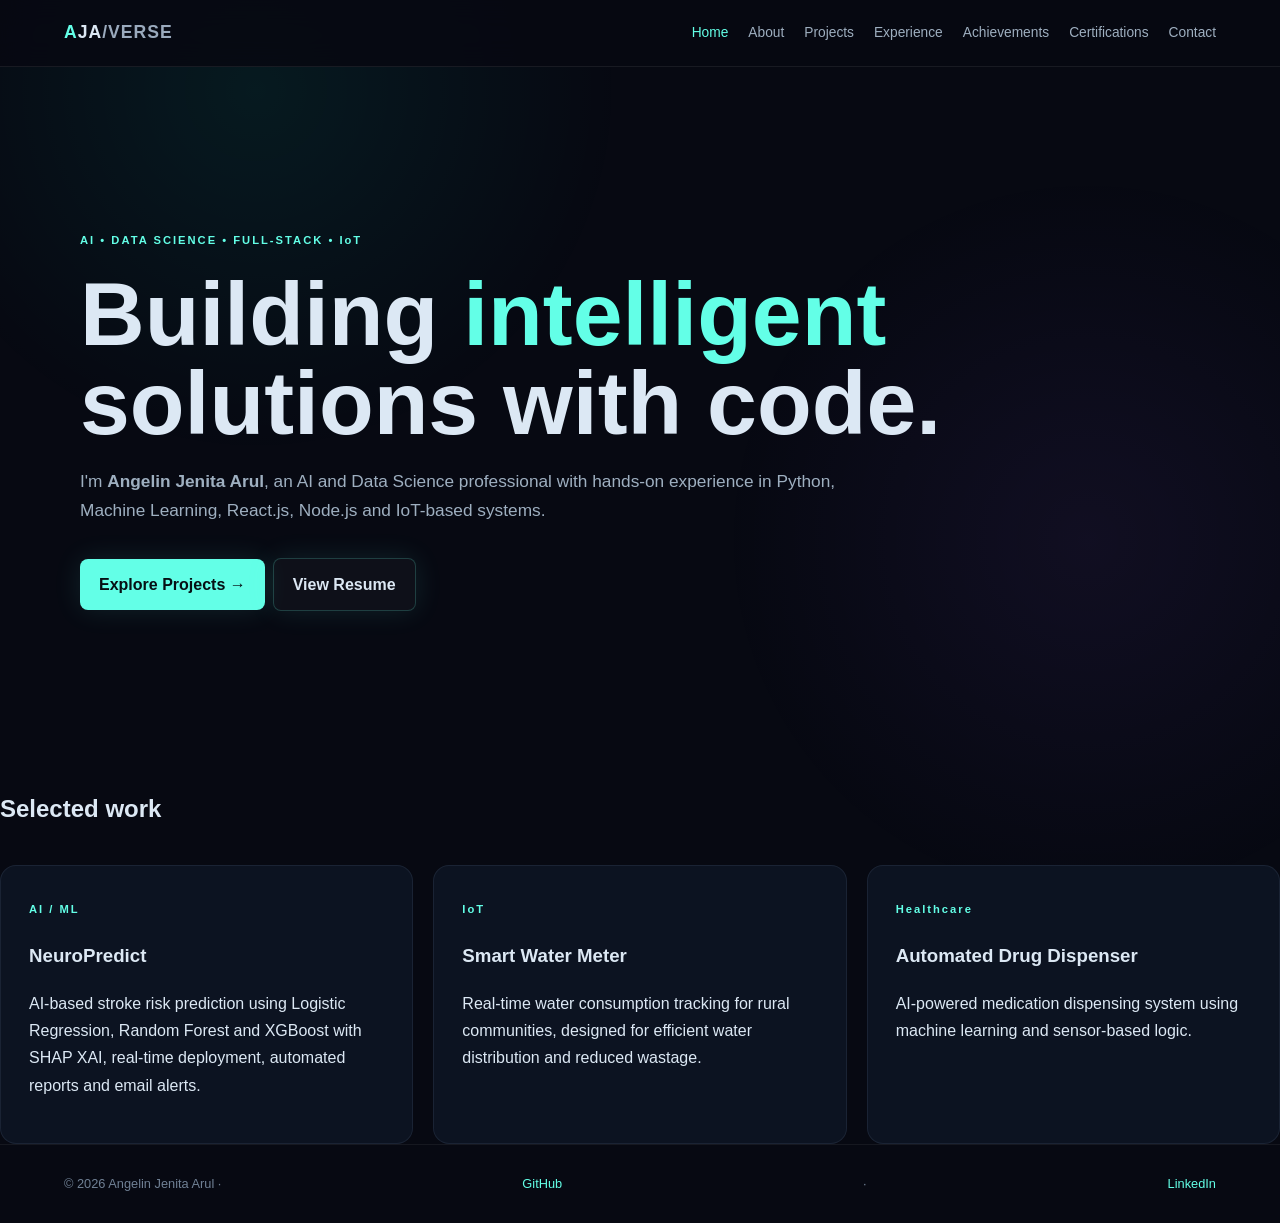
==== index.html @ 3c70f67b "Add files via upload" ====
<!doctype html><html lang="en"><head><meta charset="utf-8"><meta name="viewport" content="width=device-width,initial-scale=1"><title>Angelin Jenita Arul | AI & Data Science</title><link rel="stylesheet" href="style.css"></head><body><header><a class="logo" href="index.html">AJA<span>/VERSE</span></a><button id="menu">☰</button><nav><a href="index.html">Home</a><a href="about.html">About</a><a href="projects.html">Projects</a><a href="experience.html">Experience</a><a href="achievements.html">Achievements</a><a href="certifications.html">Certifications</a><a href="contact.html">Contact</a></nav></header><main><section class="hero"><div><small>AI • DATA SCIENCE • FULL-STACK • IoT</small><h1>Building <b>intelligent</b><br>solutions with code.</h1><p>I'm <strong>Angelin Jenita Arul</strong>, an AI and Data Science professional with hands-on experience in Python, Machine Learning, React.js, Node.js and IoT-based systems.</p><a class="btn" href="projects.html">Explore Projects →</a><a class="btn alt" href="Angelin_Jenita_Arul_Resume.pdf" target="_blank">View Resume</a></div></section><section><h2>Selected work</h2><div class="grid"><article><i>AI / ML</i><h3>NeuroPredict</h3><p>AI-based stroke risk prediction using Logistic Regression, Random Forest and XGBoost with SHAP XAI, real-time deployment, automated reports and email alerts.</p></article><article><i>IoT</i><h3>Smart Water Meter</h3><p>Real-time water consumption tracking for rural communities, designed for efficient water distribution and reduced wastage.</p></article><article><i>Healthcare</i><h3>Automated Drug Dispenser</h3><p>AI-powered medication dispensing system using machine learning and sensor-based logic.</p></article></div></section></main><footer>© 2026 Angelin Jenita Arul · <a href="https://github.com/Ang-jeni">GitHub</a> · <a href="https://www.linkedin.com/in/angelin-jenita-arul">LinkedIn</a></footer><script src="script.js"></script></body></html>
---- style.css ----
*{box-sizing:border-box}html{scroll-behavior:smooth}body{margin:0;background:#070912;color:#dce8f4;font-family:Inter,Arial,sans-serif;line-height:1.7}body:before{content:"";position:fixed;inset:0;pointer-events:none;background:radial-gradient(circle at 20% 10%,#00ffe012,transparent 28%),radial-gradient(circle at 85% 60%,#9b5cff12,transparent 30%);z-index:-1}a{color:inherit}header{position:sticky;top:0;z-index:5;display:flex;align-items:center;justify-content:space-between;padding:18px 5%;background:#070912dd;backdrop-filter:blur(14px);border-bottom:1px solid #ffffff12}.logo{font-weight:800;letter-spacing:1px;text-decoration:none;font-size:1.1rem}.logo:first-letter,b{color:#63ffe7}.logo span{color:#9aaabd}nav{display:flex;gap:20px}nav a{text-decoration:none;color:#9eafc0;font-size:.86rem}nav a:hover{color:#63ffe7}#menu{display:none;background:none;border:0;color:#fff;font-size:1.5rem}.hero,.page{width:min(1120px,90%);margin:auto}.hero{min-height:78vh;display:grid;align-items:center}.hero small,.page small,article i{color:#63ffe7;font-size:.7rem;letter-spacing:2px;font-style:normal;font-weight:700}.hero h1,.page h1{font-family:Arial,sans-serif;font-size:clamp(3rem,7vw,6rem);line-height:1;margin:18px 0}.page{padding:90px 0}.page h1{font-size:clamp(3rem,6vw,5rem)}.hero p,.page>p{max-width:760px;color:#9eafc0;font-size:1.08rem}.btn{display:inline-block;padding:12px 19px;border-radius:8px;text-decoration:none;font-weight:700;background:#63ffe7;color:#061014;margin:15px 8px 0 0;box-shadow:0 0 28px #63ffe71c}.btn.alt{background:#ffffff08;color:#dce8f4;border:1px solid #63ffe733}.grid{display:grid;grid-template-columns:repeat(3,1fr);gap:20px;margin-top:35px}.grid.one{grid-template-columns:1fr}.grid article,.contact{background:#0e1524e8;border:1px solid #7890aa22;border-radius:16px;padding:28px;transition:.25s;text-decoration:none}.grid article:hover,.contact:hover{transform:translateY(-5px);border-color:#63ffe766;box-shadow:0 15px 45px #0005}.grid h2,.grid h3{font-family:Arial,sans-serif}.chips{display:flex;flex-wrap:wrap;gap:8px;margin:25px 0}.chips span{background:#ffffff08;border:1px solid #ffffff10;padding:5px 9px;border-radius:6px;font-size:.75rem;color:#b5c3d0}.contact h2{word-break:break-word}.contact i{display:block}ul{color:#aab9c7}.page>h2{margin-top:60px}footer{padding:28px 5%;border-top:1px solid #ffffff10;color:#708195;font-size:.8rem;display:flex;justify-content:space-between}footer a{color:#63ffe7;text-decoration:none}@media(max-width:850px){nav{display:none;position:absolute;top:66px;left:0;right:0;background:#080b15;flex-direction:column;padding:20px 6%}nav.open{display:flex}#menu{display:block}.grid{grid-template-columns:1fr}.hero{min-height:80vh}.page{padding:60px 0}footer{display:block}footer>*{display:block;margin:5px 0}}
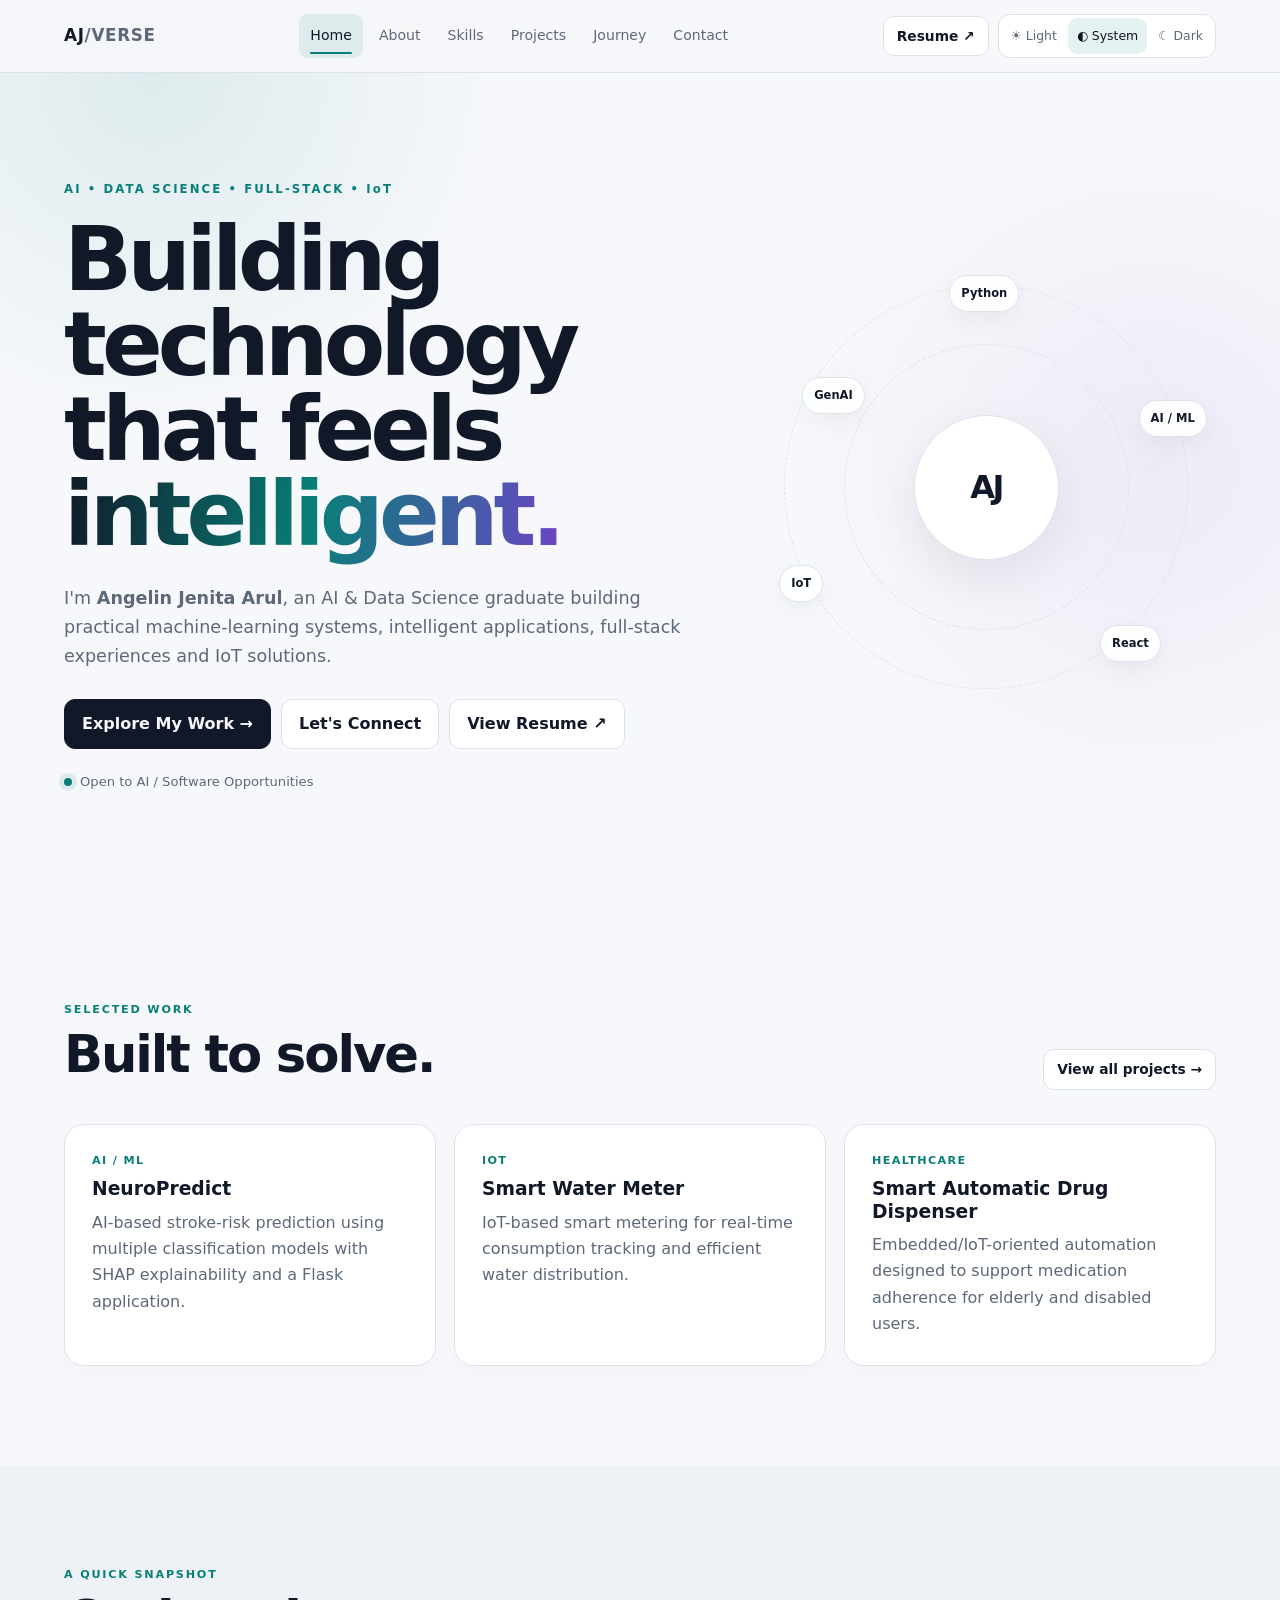
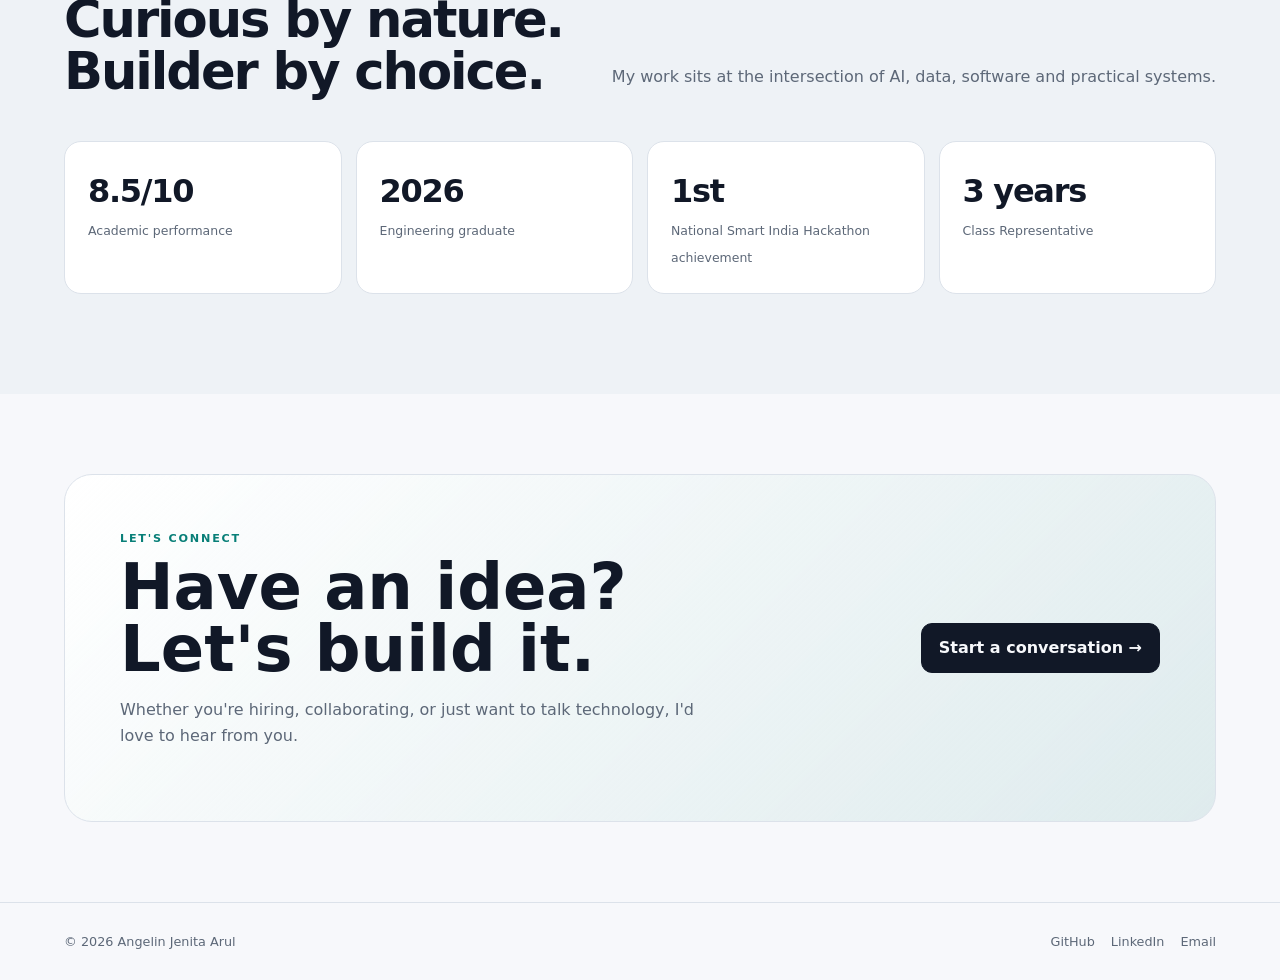
==== commit ce987622: "Add files via upload" ====
--- a/index.html
+++ b/index.html
@@ -1 +1,40 @@
-<!doctype html><html lang="en"><head><meta charset="utf-8"><meta name="viewport" content="width=device-width,initial-scale=1"><title>Angelin Jenita Arul | AI & Data Science</title><link rel="stylesheet" href="style.css"></head><body><header><a class="logo" href="index.html">AJA<span>/VERSE</span></a><button id="menu">☰</button><nav><a href="index.html">Home</a><a href="about.html">About</a><a href="projects.html">Projects</a><a href="experience.html">Experience</a><a href="achievements.html">Achievements</a><a href="certifications.html">Certifications</a><a href="contact.html">Contact</a></nav></header><main><section class="hero"><div><small>AI • DATA SCIENCE • FULL-STACK • IoT</small><h1>Building <b>intelligent</b><br>solutions with code.</h1><p>I'm <strong>Angelin Jenita Arul</strong>, an AI and Data Science professional with hands-on experience in Python, Machine Learning, React.js, Node.js and IoT-based systems.</p><a class="btn" href="projects.html">Explore Projects →</a><a class="btn alt" href="Angelin_Jenita_Arul_Resume.pdf" target="_blank">View Resume</a></div></section><section><h2>Selected work</h2><div class="grid"><article><i>AI / ML</i><h3>NeuroPredict</h3><p>AI-based stroke risk prediction using Logistic Regression, Random Forest and XGBoost with SHAP XAI, real-time deployment, automated reports and email alerts.</p></article><article><i>IoT</i><h3>Smart Water Meter</h3><p>Real-time water consumption tracking for rural communities, designed for efficient water distribution and reduced wastage.</p></article><article><i>Healthcare</i><h3>Automated Drug Dispenser</h3><p>AI-powered medication dispensing system using machine learning and sensor-based logic.</p></article></div></section></main><footer>© 2026 Angelin Jenita Arul · <a href="https://github.com/Ang-jeni">GitHub</a> · <a href="https://www.linkedin.com/in/angelin-jenita-arul">LinkedIn</a></footer><script src="script.js"></script></body></html>
+<!doctype html><html lang="en"><head><meta charset="utf-8"><meta name="viewport" content="width=device-width, initial-scale=1">
+<meta name="description" content="Portfolio of Angelin Jenita Arul — AI & Data Science graduate building machine-learning, GenAI, full-stack and IoT solutions.">
+<meta name="theme-color" content="#087f78">
+<meta property="og:title" content="Angelin Jenita Arul | AI & Full-Stack Developer">
+<meta property="og:description" content="AI & Data Science graduate building practical machine-learning, GenAI, full-stack and IoT solutions.">
+<script>(function(){try{var t=localStorage.getItem("angelin-theme");document.documentElement.dataset.theme=/^(light|system|dark)$/.test(t)?t:"system"}catch(e){document.documentElement.dataset.theme="system"}})();</script>
+<link rel="stylesheet" href="style.css"><title>Angelin Jenita Arul | AI & Full-Stack Developer</title></head><body><a class="skip-link" href="#main">Skip to content</a><div class="progress" aria-hidden="true"></div>
+<header class="site-header"><div class="container navbar">
+<a class="logo" href="index.html" aria-label="Angelin Jenita Arul home">AJ<span>/VERSE</span></a>
+<nav class="nav-links" data-nav aria-label="Primary navigation">
+<a data-nav-link href="index.html">Home</a><a data-nav-link href="about.html">About</a><a data-nav-link href="skills.html">Skills</a><a data-nav-link href="projects.html">Projects</a><a data-nav-link href="journey.html">Journey</a><a data-nav-link href="contact.html">Contact</a>
+</nav>
+<div class="nav-actions">
+<a class="btn small resume-mini" href="Angelin_Jenita_Arul_Resume.pdf" target="_blank" rel="noopener">Resume ↗</a>
+<div class="theme-switcher" aria-label="Theme selection">
+<button type="button" data-theme-choice="light" aria-pressed="false">☀ <span class="label">Light</span></button>
+<button type="button" data-theme-choice="system" aria-pressed="false">◐ <span class="label">System</span></button>
+<button type="button" data-theme-choice="dark" aria-pressed="false">☾ <span class="label">Dark</span></button>
+</div>
+<button class="menu-btn" type="button" data-menu aria-expanded="false" aria-controls="site-navigation" aria-label="Open navigation">☰</button>
+</div></div></header><main id="main">
+<section class="container hero" id="home">
+<div class="reveal"><div class="eyebrow">AI • DATA SCIENCE • FULL-STACK • IoT</div>
+<h1>Building technology that feels <span class="gradient-text">intelligent.</span></h1>
+<p class="hero-copy">I'm <strong>Angelin Jenita Arul</strong>, an AI & Data Science graduate building practical machine-learning systems, intelligent applications, full-stack experiences and IoT solutions.</p>
+<div class="hero-ctas"><a class="btn primary" href="projects.html">Explore My Work →</a><a class="btn" href="contact.html">Let's Connect</a><a class="btn" href="Angelin_Jenita_Arul_Resume.pdf" target="_blank" rel="noopener">View Resume ↗</a></div>
+<div class="status"><span class="status-dot"></span>Open to AI / Software Opportunities</div></div>
+<div class="orbit reveal" aria-label="Technology ecosystem: Python, AI/ML, React, IoT and GenAI">
+<div class="orbit-ring"></div><div class="orbit-ring outer"></div><div class="orbit-core" aria-hidden="true">AJ</div>
+<span class="orbit-item o1">Python</span><span class="orbit-item o2">AI / ML</span><span class="orbit-item o3">React</span><span class="orbit-item o4">IoT</span><span class="orbit-item o5">GenAI</span></div>
+</section>
+<section class="section" id="work"><div class="container"><div class="section-head"><div><div class="kicker">SELECTED WORK</div><h2>Built to solve.</h2></div><a class="btn small" href="projects.html">View all projects →</a></div>
+<div class="grid">
+<article class="card reveal"><div class="meta">AI / ML</div><h3>NeuroPredict</h3><p>AI-based stroke-risk prediction using multiple classification models with SHAP explainability and a Flask application.</p></article>
+<article class="card reveal"><div class="meta">IoT</div><h3>Smart Water Meter</h3><p>IoT-based smart metering for real-time consumption tracking and efficient water distribution.</p></article>
+<article class="card reveal"><div class="meta">Healthcare</div><h3>Smart Automatic Drug Dispenser</h3><p>Embedded/IoT-oriented automation designed to support medication adherence for elderly and disabled users.</p></article>
+</div></div></section>
+<section class="section alt" id="snapshot"><div class="container"><div class="section-head"><div><div class="kicker">A QUICK SNAPSHOT</div><h2>Curious by nature.<br>Builder by choice.</h2></div><p class="lead">My work sits at the intersection of AI, data, software and practical systems.</p></div>
+<div class="stats"><div class="stat reveal"><strong>8.5/10</strong><span>Academic performance</span></div><div class="stat reveal"><strong>2026</strong><span>Engineering graduate</span></div><div class="stat reveal"><strong>1st</strong><span>National Smart India Hackathon achievement</span></div><div class="stat reveal"><strong>3 years</strong><span>Class Representative</span></div></div></div></section>
+<section class="cta"><div class="container cta-box reveal"><div><div class="kicker">LET'S CONNECT</div><h2>Have an idea?<br>Let's build it.</h2><p>Whether you're hiring, collaborating, or just want to talk technology, I'd love to hear from you.</p></div><a class="btn primary" href="contact.html">Start a conversation →</a></div></section></main><footer><div class="container footer-inner"><div>© <span data-year>2026</span> Angelin Jenita Arul</div><div class="footer-links"><a href="https://github.com/Ang-jeni" target="_blank" rel="noopener">GitHub</a><a href="https://www.linkedin.com/in/angelin-jenita-arul" target="_blank" rel="noopener">LinkedIn</a><a href="mailto:arulangel20@gmail.com">Email</a></div></div></footer><button class="icon-btn hidden" data-top type="button" aria-label="Back to top" style="position:fixed;right:20px;bottom:20px;z-index:40">↑</button><script src="script.js"></script></body></html>
--- a/style.css
+++ b/style.css
@@ -1 +1,54 @@
-*{box-sizing:border-box}html{scroll-behavior:smooth}body{margin:0;background:#070912;color:#dce8f4;font-family:Inter,Arial,sans-serif;line-height:1.7}body:before{content:"";position:fixed;inset:0;pointer-events:none;background:radial-gradient(circle at 20% 10%,#00ffe012,transparent 28%),radial-gradient(circle at 85% 60%,#9b5cff12,transparent 30%);z-index:-1}a{color:inherit}header{position:sticky;top:0;z-index:5;display:flex;align-items:center;justify-content:space-between;padding:18px 5%;background:#070912dd;backdrop-filter:blur(14px);border-bottom:1px solid #ffffff12}.logo{font-weight:800;letter-spacing:1px;text-decoration:none;font-size:1.1rem}.logo:first-letter,b{color:#63ffe7}.logo span{color:#9aaabd}nav{display:flex;gap:20px}nav a{text-decoration:none;color:#9eafc0;font-size:.86rem}nav a:hover{color:#63ffe7}#menu{display:none;background:none;border:0;color:#fff;font-size:1.5rem}.hero,.page{width:min(1120px,90%);margin:auto}.hero{min-height:78vh;display:grid;align-items:center}.hero small,.page small,article i{color:#63ffe7;font-size:.7rem;letter-spacing:2px;font-style:normal;font-weight:700}.hero h1,.page h1{font-family:Arial,sans-serif;font-size:clamp(3rem,7vw,6rem);line-height:1;margin:18px 0}.page{padding:90px 0}.page h1{font-size:clamp(3rem,6vw,5rem)}.hero p,.page>p{max-width:760px;color:#9eafc0;font-size:1.08rem}.btn{display:inline-block;padding:12px 19px;border-radius:8px;text-decoration:none;font-weight:700;background:#63ffe7;color:#061014;margin:15px 8px 0 0;box-shadow:0 0 28px #63ffe71c}.btn.alt{background:#ffffff08;color:#dce8f4;border:1px solid #63ffe733}.grid{display:grid;grid-template-columns:repeat(3,1fr);gap:20px;margin-top:35px}.grid.one{grid-template-columns:1fr}.grid article,.contact{background:#0e1524e8;border:1px solid #7890aa22;border-radius:16px;padding:28px;transition:.25s;text-decoration:none}.grid article:hover,.contact:hover{transform:translateY(-5px);border-color:#63ffe766;box-shadow:0 15px 45px #0005}.grid h2,.grid h3{font-family:Arial,sans-serif}.chips{display:flex;flex-wrap:wrap;gap:8px;margin:25px 0}.chips span{background:#ffffff08;border:1px solid #ffffff10;padding:5px 9px;border-radius:6px;font-size:.75rem;color:#b5c3d0}.contact h2{word-break:break-word}.contact i{display:block}ul{color:#aab9c7}.page>h2{margin-top:60px}footer{padding:28px 5%;border-top:1px solid #ffffff10;color:#708195;font-size:.8rem;display:flex;justify-content:space-between}footer a{color:#63ffe7;text-decoration:none}@media(max-width:850px){nav{display:none;position:absolute;top:66px;left:0;right:0;background:#080b15;flex-direction:column;padding:20px 6%}nav.open{display:flex}#menu{display:block}.grid{grid-template-columns:1fr}.hero{min-height:80vh}.page{padding:60px 0}footer{display:block}footer>*{display:block;margin:5px 0}}
+/* Angelin Jenita Arul — production portfolio */
+:root{
+  --bg:#f7f8fb; --surface:#ffffff; --surface-2:#eef2f6; --text:#111827; --muted:#5d6878;
+  --border:#dce2ea; --accent:#087f78; --accent-2:#6d45c5; --accent-soft:rgba(8,127,120,.10);
+  --header:rgba(247,248,251,.88); --shadow:0 18px 50px rgba(17,24,39,.08);
+  --radius:20px; --max:1160px;
+}
+html[data-theme="dark"]{
+  --bg:#080b12; --surface:#0f141e; --surface-2:#151c28; --text:#edf3f8; --muted:#a4b0bf;
+  --border:#263242; --accent:#63e6d7; --accent-2:#b494ff; --accent-soft:rgba(99,230,215,.10);
+  --header:rgba(8,11,18,.84); --shadow:0 22px 60px rgba(0,0,0,.30);
+}
+@media (prefers-color-scheme:dark){
+  html[data-theme="system"]{
+    --bg:#080b12; --surface:#0f141e; --surface-2:#151c28; --text:#edf3f8; --muted:#a4b0bf;
+    --border:#263242; --accent:#63e6d7; --accent-2:#b494ff; --accent-soft:rgba(99,230,215,.10);
+    --header:rgba(8,11,18,.84); --shadow:0 22px 60px rgba(0,0,0,.30);
+  }
+}
+*{box-sizing:border-box}
+html{scroll-behavior:smooth;scroll-padding-top:88px}
+body{margin:0;background:var(--bg);color:var(--text);font-family:Inter,ui-sans-serif,system-ui,-apple-system,BlinkMacSystemFont,"Segoe UI",sans-serif;line-height:1.65;overflow-x:hidden}
+body:before{content:"";position:fixed;inset:0;pointer-events:none;z-index:-1;background:radial-gradient(circle at 12% 8%,var(--accent-soft),transparent 26%),radial-gradient(circle at 90% 52%,rgba(109,69,197,.07),transparent 28%)}
+a{color:inherit}.container{width:min(var(--max),90%);margin:auto}
+.skip-link{position:fixed;left:12px;top:-60px;z-index:100;padding:10px 14px;background:var(--text);color:var(--bg);border-radius:8px}.skip-link:focus{top:12px}
+.progress{position:fixed;left:0;top:0;height:3px;width:0;background:linear-gradient(90deg,var(--accent),var(--accent-2));z-index:110}
+.site-header{position:sticky;top:0;z-index:50;background:var(--header);backdrop-filter:blur(16px);border-bottom:1px solid var(--border)}
+.navbar{min-height:72px;display:flex;align-items:center;justify-content:space-between;gap:24px}
+.logo{text-decoration:none;font-weight:850;letter-spacing:.04em;font-size:1.05rem}.logo span{color:var(--muted);font-weight:600}
+.nav-links{display:flex;align-items:center;gap:5px}.nav-links a{position:relative;text-decoration:none;color:var(--muted);font-size:.88rem;padding:10px 11px;border-radius:9px;transition:color .2s,background .2s}.nav-links a:hover,.nav-links a.active{color:var(--text);background:var(--accent-soft)}.nav-links a.active:after{content:"";position:absolute;left:11px;right:11px;bottom:4px;height:2px;background:var(--accent);border-radius:2px}
+.nav-actions{display:flex;align-items:center;gap:9px}.resume-mini{white-space:nowrap}
+.icon-btn,.menu-btn{width:44px;height:44px;display:grid;place-items:center;border:1px solid var(--border);background:var(--surface);color:var(--text);border-radius:12px;cursor:pointer;font:inherit}.menu-btn{display:none}
+.theme-switcher{display:flex;align-items:center;border:1px solid var(--border);background:var(--surface);border-radius:12px;padding:3px;gap:2px}.theme-switcher button{border:0;background:transparent;color:var(--muted);padding:8px 9px;border-radius:9px;cursor:pointer;font:inherit;font-size:.78rem}.theme-switcher button[aria-pressed="true"]{background:var(--accent-soft);color:var(--text)}
+main{min-height:70vh}.hero{min-height:calc(100vh - 72px);display:grid;grid-template-columns:1.15fr .85fr;align-items:center;gap:70px;padding:80px 0}.eyebrow{color:var(--accent);font-size:.73rem;letter-spacing:.18em;font-weight:800}.hero h1{font-size:clamp(3.2rem,7vw,6.7rem);line-height:.95;letter-spacing:-.055em;margin:18px 0 26px;max-width:850px}.gradient-text{background:linear-gradient(100deg,var(--text),var(--accent),var(--accent-2));-webkit-background-clip:text;background-clip:text;color:transparent}.hero-copy{font-size:1.1rem;color:var(--muted);max-width:680px}.hero-ctas{display:flex;flex-wrap:wrap;gap:10px;margin-top:28px}.btn{display:inline-flex;align-items:center;justify-content:center;min-height:46px;padding:11px 17px;border-radius:11px;text-decoration:none;font-weight:750;border:1px solid var(--border);background:var(--surface);transition:transform .2s,border-color .2s,box-shadow .2s}.btn:hover{transform:translateY(-2px);border-color:var(--accent);box-shadow:var(--shadow)}.btn.primary{background:var(--text);color:var(--bg);border-color:var(--text)}.btn.primary:hover{border-color:var(--accent)}.btn.small{min-height:40px;padding:8px 13px;font-size:.86rem}
+.status{display:inline-flex;align-items:center;gap:8px;color:var(--muted);font-size:.82rem;margin-top:22px}.status-dot{width:8px;height:8px;border-radius:50%;background:var(--accent);box-shadow:0 0 0 5px var(--accent-soft)}
+.orbit{position:relative;aspect-ratio:1;max-width:470px;width:100%;margin:auto;display:grid;place-items:center}.orbit-core{width:145px;height:145px;border-radius:50%;display:grid;place-items:center;background:var(--surface);border:1px solid var(--border);box-shadow:var(--shadow);font-size:2rem;font-weight:900;letter-spacing:-.08em}.orbit-ring{position:absolute;border:1px dashed var(--border);border-radius:50%;width:62%;height:62%}.orbit-ring.outer{width:88%;height:88%}.orbit-item{position:absolute;padding:8px 11px;border:1px solid var(--border);background:color-mix(in srgb,var(--surface) 88%,transparent);border-radius:999px;font-size:.72rem;font-weight:750;box-shadow:0 8px 24px rgba(0,0,0,.05)}.o1{top:4%;left:42%}.o2{right:2%;top:31%}.o3{right:12%;bottom:12%}.o4{left:5%;bottom:25%}.o5{left:10%;top:26%}
+.section{padding:100px 0}.section.alt{background:var(--surface-2)}.section-head{display:flex;align-items:end;justify-content:space-between;gap:30px;margin-bottom:34px}.kicker{color:var(--accent);font-size:.7rem;letter-spacing:.16em;font-weight:850}.section h2{font-size:clamp(2.1rem,4vw,3.7rem);line-height:1.02;letter-spacing:-.04em;margin:9px 0}.lead{color:var(--muted);max-width:690px}
+.grid{display:grid;grid-template-columns:repeat(3,1fr);gap:18px}.grid.two{grid-template-columns:repeat(2,1fr)}.grid.one{grid-template-columns:1fr}
+.card{background:var(--surface);border:1px solid var(--border);border-radius:var(--radius);padding:27px;box-shadow:0 8px 30px rgba(0,0,0,.025);transition:transform .25s,border-color .25s,box-shadow .25s}.card:hover{transform:translateY(-5px);border-color:color-mix(in srgb,var(--accent) 55%,var(--border));box-shadow:var(--shadow)}.card h3,.card h2{margin:8px 0 9px;line-height:1.2}.card p{color:var(--muted);margin:0}.meta{font-size:.7rem;letter-spacing:.12em;color:var(--accent);font-weight:850;text-transform:uppercase}.chips{display:flex;flex-wrap:wrap;gap:7px;margin-top:18px}.chip{display:inline-flex;padding:6px 9px;border:1px solid var(--border);border-radius:999px;color:var(--muted);font-size:.74rem;background:var(--surface-2)}
+.stats{display:grid;grid-template-columns:repeat(4,1fr);gap:14px}.stat{padding:23px;border:1px solid var(--border);border-radius:17px;background:var(--surface)}.stat strong{display:block;font-size:2rem;letter-spacing:-.04em}.stat span{font-size:.78rem;color:var(--muted)}
+.filterbar{display:flex;flex-wrap:wrap;gap:8px;margin-bottom:25px}.filter-btn{border:1px solid var(--border);background:var(--surface);color:var(--muted);padding:9px 13px;border-radius:999px;cursor:pointer;font:inherit;font-size:.8rem}.filter-btn[aria-pressed="true"]{background:var(--text);color:var(--bg);border-color:var(--text)}
+.project-card{display:flex;flex-direction:column}.project-card .card-body{flex:1}.project-actions{display:flex;flex-wrap:wrap;gap:8px;margin-top:22px}.text-btn{border:0;background:none;padding:5px 0;color:var(--accent);font:inherit;font-weight:800;cursor:pointer}.hidden{display:none!important}
+.timeline{position:relative;margin-top:20px}.timeline:before{content:"";position:absolute;left:13px;top:8px;bottom:8px;width:1px;background:var(--border)}.timeline-item{position:relative;padding-left:52px;margin:0 0 28px}.timeline-dot{position:absolute;left:7px;top:7px;width:14px;height:14px;border-radius:50%;background:var(--bg);border:3px solid var(--accent)}.timeline-year{font-size:.72rem;color:var(--accent);font-weight:850;letter-spacing:.12em}.timeline-item h3{margin:4px 0}.timeline-item p{color:var(--muted);margin:0}
+.cta{padding:80px 0}.cta-box{border:1px solid var(--border);border-radius:28px;padding:55px;background:linear-gradient(135deg,var(--surface),var(--accent-soft));display:flex;align-items:center;justify-content:space-between;gap:30px}.cta-box h2{font-size:clamp(2.2rem,5vw,4.5rem);line-height:.98;margin:7px 0}.cta-box p{color:var(--muted);max-width:580px}
+.page-hero{padding:95px 0 45px}.page-hero h1{font-size:clamp(3rem,6vw,5.8rem);line-height:.98;letter-spacing:-.05em;margin:15px 0}.prose{max-width:780px;color:var(--muted);font-size:1.05rem}.prose strong{color:var(--text)}
+footer{border-top:1px solid var(--border);padding:28px 0;color:var(--muted);font-size:.8rem}.footer-inner{display:flex;justify-content:space-between;gap:20px}.footer-links{display:flex;gap:16px}.footer-links a{text-decoration:none}.footer-links a:hover{color:var(--accent)}
+.dialog{width:min(760px,calc(100% - 28px));max-height:88vh;overflow:auto;border:1px solid var(--border);border-radius:22px;background:var(--surface);color:var(--text);padding:0;box-shadow:0 30px 90px rgba(0,0,0,.35)}.dialog::backdrop{background:rgba(0,0,0,.58);backdrop-filter:blur(4px)}.dialog-inner{padding:30px}.dialog-close{float:right;width:42px;height:42px;border:1px solid var(--border);border-radius:10px;background:var(--surface-2);color:var(--text);cursor:pointer;font-size:1.1rem}.dialog h2{font-size:2rem;line-height:1.1;margin:8px 50px 18px 0}.detail-grid{display:grid;grid-template-columns:repeat(2,1fr);gap:18px;margin-top:25px}.detail-grid section{padding:17px;border:1px solid var(--border);border-radius:14px;background:var(--surface-2)}.detail-grid h3{font-size:.72rem;text-transform:uppercase;letter-spacing:.12em;color:var(--accent);margin:0 0 7px}.detail-grid p{margin:0;color:var(--muted)}
+.no-results{padding:30px;border:1px dashed var(--border);border-radius:16px;color:var(--muted)}
+.reveal{opacity:0;transform:translateY(18px);transition:opacity .65s ease,transform .65s ease}.reveal.visible{opacity:1;transform:none}
+:focus-visible{outline:3px solid color-mix(in srgb,var(--accent) 65%,transparent);outline-offset:3px}
+@media(max-width:950px){.nav-links{gap:0}.nav-links a{padding:9px 7px}.hero{grid-template-columns:1fr;gap:20px;padding:70px 0}.orbit{max-width:390px}.grid{grid-template-columns:repeat(2,1fr)}.stats{grid-template-columns:repeat(2,1fr)}.theme-switcher span.label{display:none}}
+@media(max-width:760px){.navbar{min-height:64px}.menu-btn{display:grid}.nav-links{display:none;position:absolute;left:5%;right:5%;top:69px;padding:12px;background:var(--surface);border:1px solid var(--border);border-radius:16px;box-shadow:var(--shadow);flex-direction:column;align-items:stretch}.nav-links.open{display:flex}.nav-links a{padding:13px 14px}.nav-actions .resume-mini{display:none}.hero{min-height:auto;padding:72px 0}.hero h1{font-size:clamp(3rem,15vw,5rem)}.section{padding:72px 0}.section-head{display:block}.grid,.grid.two{grid-template-columns:1fr}.stats{grid-template-columns:1fr 1fr}.cta-box{display:block;padding:35px}.detail-grid{grid-template-columns:1fr}.footer-inner{display:block}.footer-links{margin-top:10px}.theme-switcher{margin-top:10px;justify-content:center}}
+@media(max-width:430px){.container{width:min(92%,var(--max))}.stats{grid-template-columns:1fr}.orbit-item{font-size:.64rem;padding:6px 8px}.orbit-core{width:120px;height:120px}.orbit{max-width:330px}.hero-ctas .btn{width:100%}.theme-switcher button{padding:7px 8px}}
+@media(prefers-reduced-motion:reduce){html{scroll-behavior:auto}.reveal{opacity:1;transform:none;transition:none}.orbit-ring,.orbit-item{animation:none!important}.btn,.card{transition:none}}
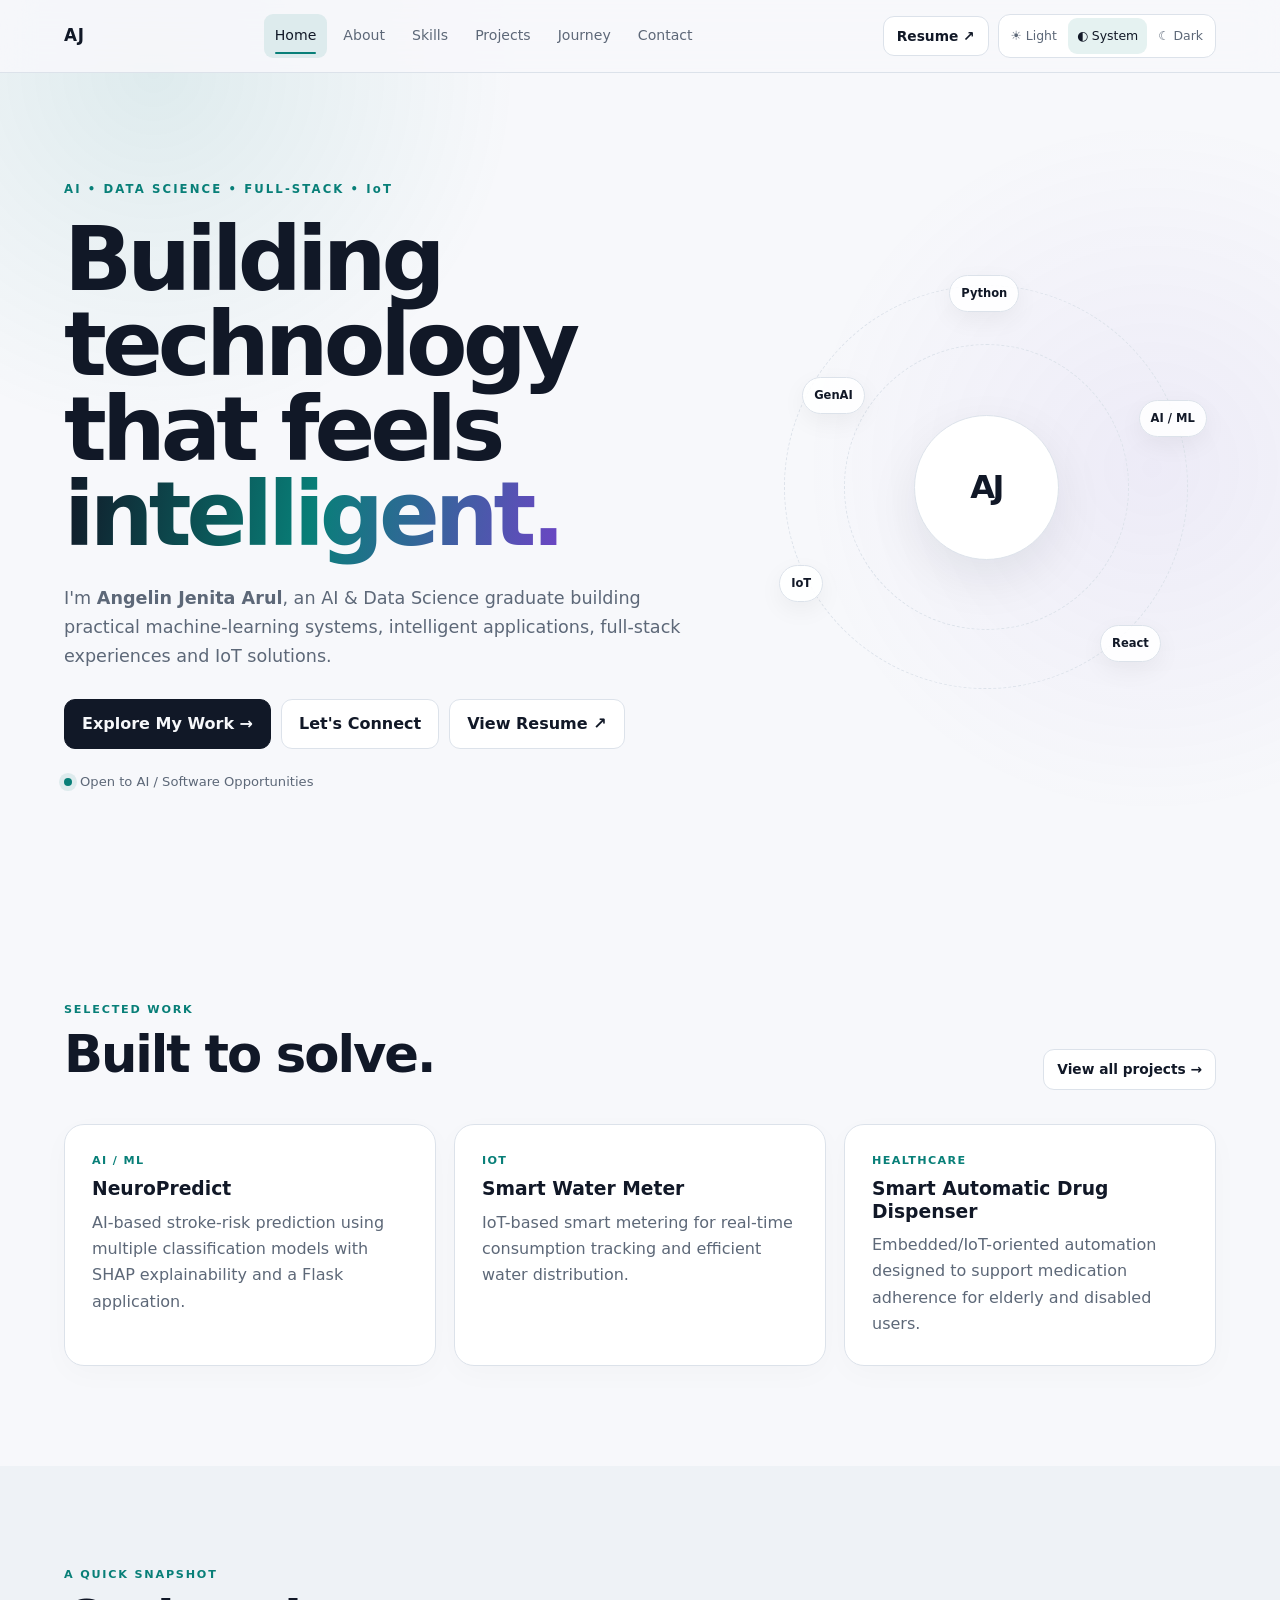
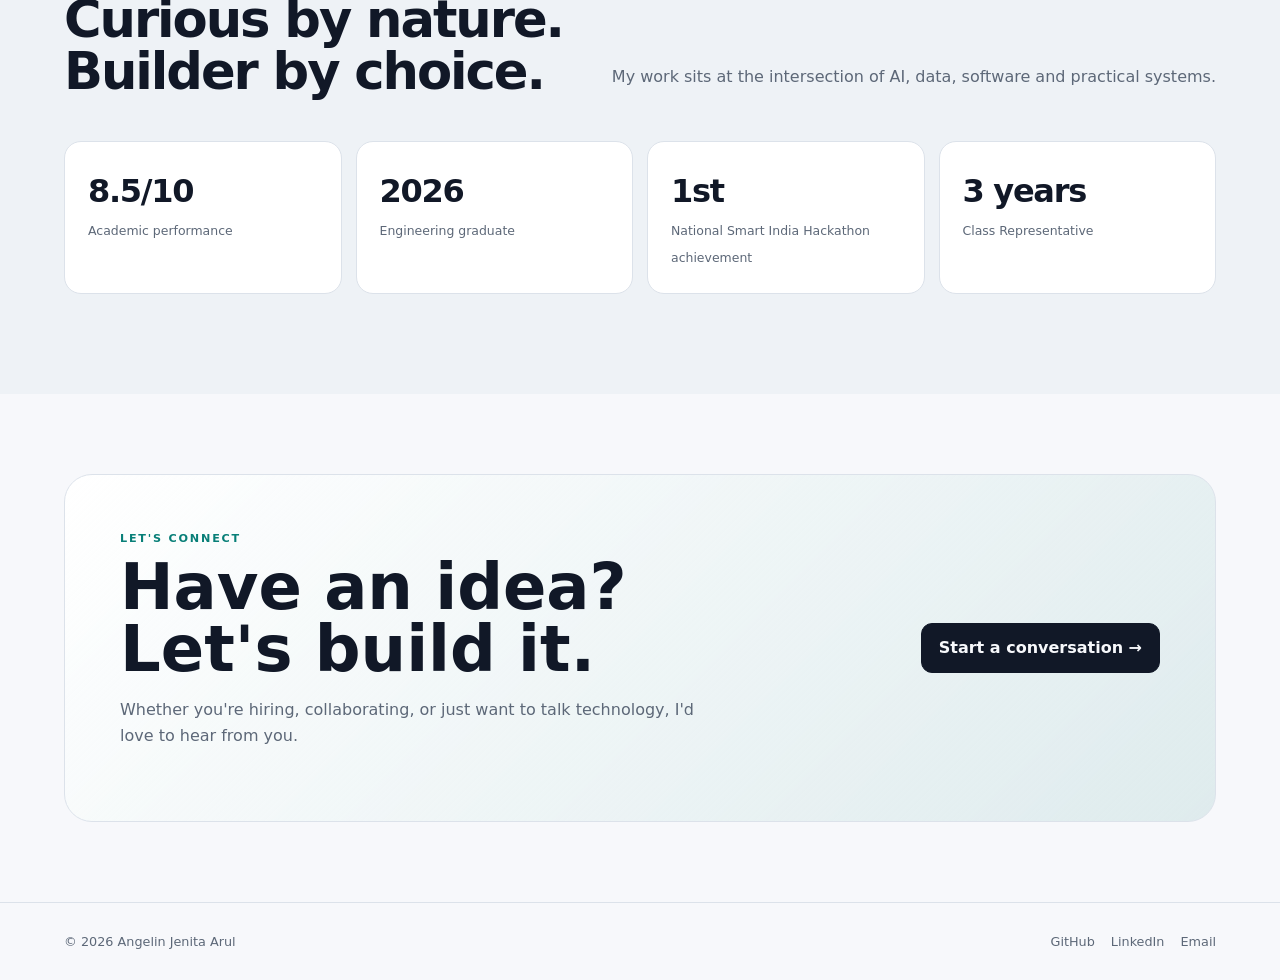
==== commit 3b6bf260: "Remove span from logo link in index.html" ====
--- a/index.html
+++ b/index.html
@@ -6,12 +6,12 @@
 <script>(function(){try{var t=localStorage.getItem("angelin-theme");document.documentElement.dataset.theme=/^(light|system|dark)$/.test(t)?t:"system"}catch(e){document.documentElement.dataset.theme="system"}})();</script>
 <link rel="stylesheet" href="style.css"><title>Angelin Jenita Arul | AI & Full-Stack Developer</title></head><body><a class="skip-link" href="#main">Skip to content</a><div class="progress" aria-hidden="true"></div>
 <header class="site-header"><div class="container navbar">
-<a class="logo" href="index.html" aria-label="Angelin Jenita Arul home">AJ<span>/VERSE</span></a>
+<a class="logo" href="index.html" aria-label="Angelin Jenita Arul home">AJ</a>
 <nav class="nav-links" data-nav aria-label="Primary navigation">
 <a data-nav-link href="index.html">Home</a><a data-nav-link href="about.html">About</a><a data-nav-link href="skills.html">Skills</a><a data-nav-link href="projects.html">Projects</a><a data-nav-link href="journey.html">Journey</a><a data-nav-link href="contact.html">Contact</a>
 </nav>
 <div class="nav-actions">
-<a class="btn small resume-mini" href="Angelin_Jenita_Arul_Resume.pdf" target="_blank" rel="noopener">Resume ↗</a>
+<a class="btn small resume-mini" href="Angelin Jenita Resume updated.pdf"target="_blank" rel="noopener">Resume ↗</a>
 <div class="theme-switcher" aria-label="Theme selection">
 <button type="button" data-theme-choice="light" aria-pressed="false">☀ <span class="label">Light</span></button>
 <button type="button" data-theme-choice="system" aria-pressed="false">◐ <span class="label">System</span></button>
@@ -37,4 +37,4 @@
 </div></div></section>
 <section class="section alt" id="snapshot"><div class="container"><div class="section-head"><div><div class="kicker">A QUICK SNAPSHOT</div><h2>Curious by nature.<br>Builder by choice.</h2></div><p class="lead">My work sits at the intersection of AI, data, software and practical systems.</p></div>
 <div class="stats"><div class="stat reveal"><strong>8.5/10</strong><span>Academic performance</span></div><div class="stat reveal"><strong>2026</strong><span>Engineering graduate</span></div><div class="stat reveal"><strong>1st</strong><span>National Smart India Hackathon achievement</span></div><div class="stat reveal"><strong>3 years</strong><span>Class Representative</span></div></div></div></section>
-<section class="cta"><div class="container cta-box reveal"><div><div class="kicker">LET'S CONNECT</div><h2>Have an idea?<br>Let's build it.</h2><p>Whether you're hiring, collaborating, or just want to talk technology, I'd love to hear from you.</p></div><a class="btn primary" href="contact.html">Start a conversation →</a></div></section></main><footer><div class="container footer-inner"><div>© <span data-year>2026</span> Angelin Jenita Arul</div><div class="footer-links"><a href="https://github.com/Ang-jeni" target="_blank" rel="noopener">GitHub</a><a href="https://www.linkedin.com/in/angelin-jenita-arul" target="_blank" rel="noopener">LinkedIn</a><a href="mailto:arulangel20@gmail.com">Email</a></div></div></footer><button class="icon-btn hidden" data-top type="button" aria-label="Back to top" style="position:fixed;right:20px;bottom:20px;z-index:40">↑</button><script src="script.js"></script></body></html>+<section class="cta"><div class="container cta-box reveal"><div><div class="kicker">LET'S CONNECT</div><h2>Have an idea?<br>Let's build it.</h2><p>Whether you're hiring, collaborating, or just want to talk technology, I'd love to hear from you.</p></div><a class="btn primary" href="contact.html">Start a conversation →</a></div></section></main><footer><div class="container footer-inner"><div>© <span data-year>2026</span> Angelin Jenita Arul</div><div class="footer-links"><a href="https://github.com/Ang-jeni" target="_blank" rel="noopener">GitHub</a><a href="https://www.linkedin.com/in/angelin-jenita-arul" target="_blank" rel="noopener">LinkedIn</a><a href="mailto:arulangel20@gmail.com">Email</a></div></div></footer><button class="icon-btn hidden" data-top type="button" aria-label="Back to top" style="position:fixed;right:20px;bottom:20px;z-index:40">↑</button><script src="script.js"></script></body></html>
